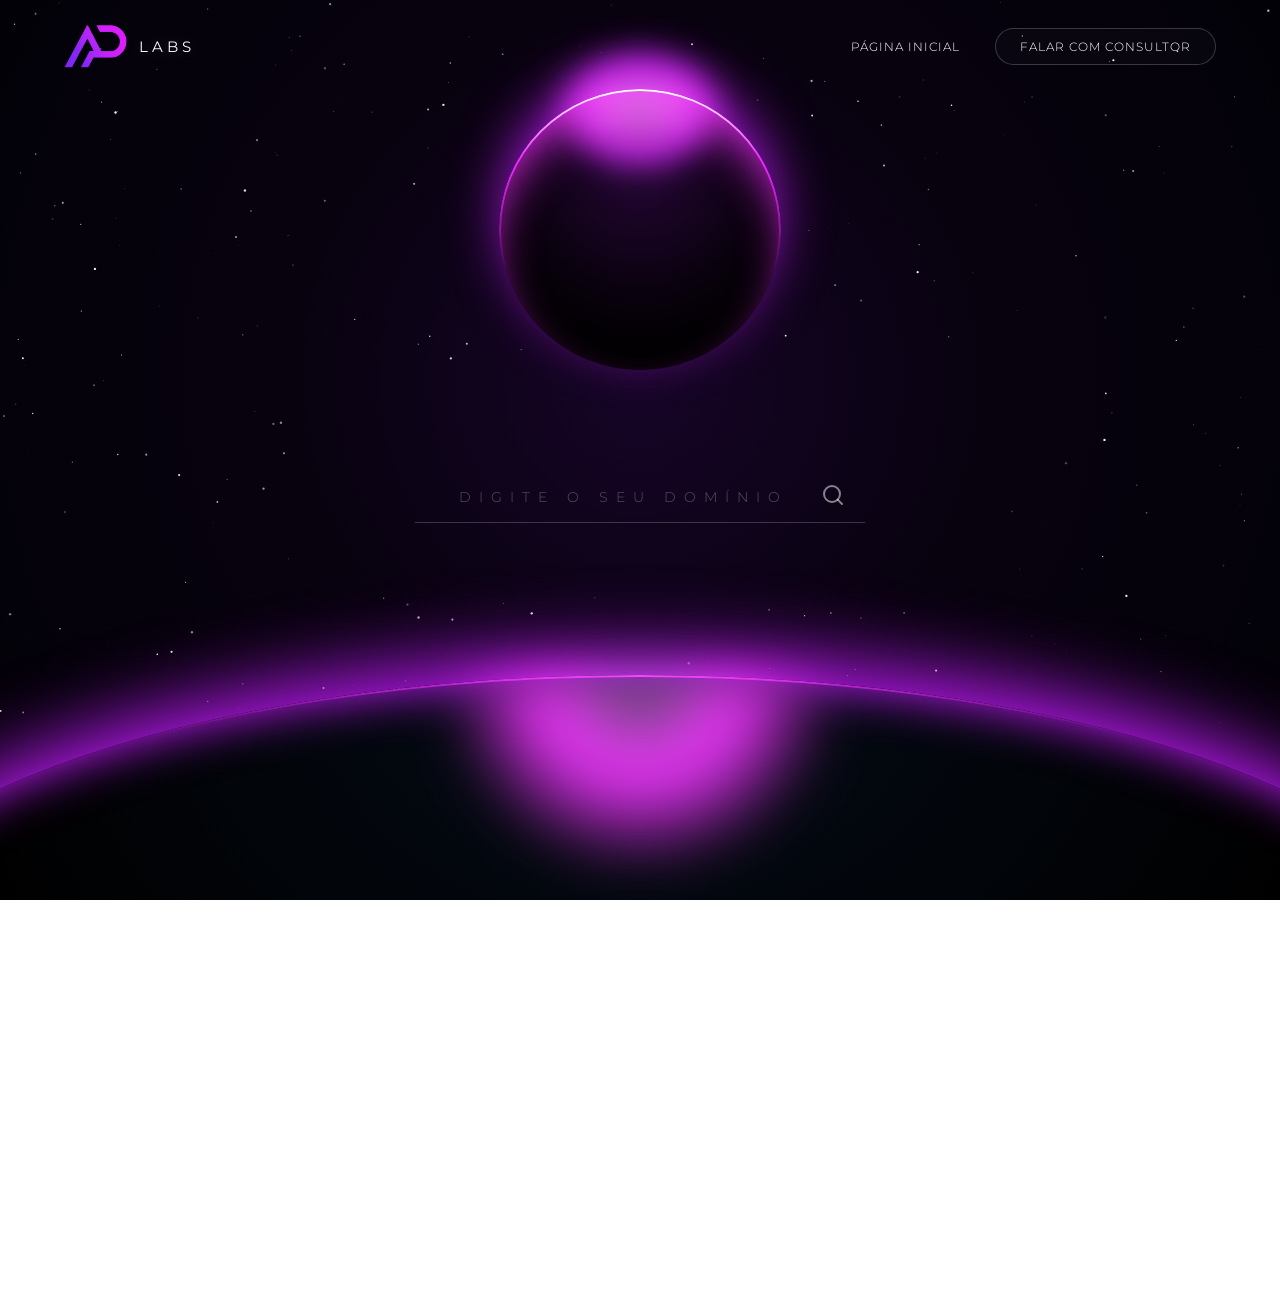
==== dominio.html @ f89c6a08 "Upload Site" ====
<!doctype html>
<html lang="pt-br">

<head>
    <meta charset="UTF-8">
    <meta name="viewport"
        content="width=device-width,initial-scale=1,maximum-scale=1,user-scalable=no,viewport-fit=cover">
    <title>Planeta | AP Labs</title>
    <link href="https://fonts.googleapis.com/css2?family=Montserrat:wght@200;300;400;600&display=swap" rel="stylesheet">
    <link rel="stylesheet" href="dominio.css">
</head>

<body class="status-default"><canvas id="stars-canvas"></canvas>
    <header>
        <nav class="navbar">
            <div class="logo"><img src="logo.png" alt="AP Labs"><span class="logo-labs">LABS</span></div>
            <div class="nav-links"><a href="index.html">PÁGINA INICIAL</a><a href="https://wa.me/SEUNUMERO"
                    class="btn-glow">Falar com Consultor</a></div>
        </nav>
    </header>
    <main class="space-container">
        <div class="planet">
            <div class="planet-glow"></div>
        </div>
        <div class="search-wrapper">
            <div class="input-container"><input id="domain-input" placeholder="DIGITE O SEU DOMÍNIO" autocomplete="off"
                    spellcheck="false"><button id="search-btn" aria-label="Consultar domínio"><svg width="24"
                        height="24" viewBox="0 0 24 24" fill="none" stroke="currentColor" stroke-width="2"
                        stroke-linecap="round" stroke-linejoin="round">
                        <circle cx="11" cy="11" r="8" />
                        <path d="m21 21-4.35-4.35" />
                    </svg></button></div>
            <div id="result-message" class="result-message"></div>
        </div>
        <div class="horizon">
            <div class="horizon-glow"></div>
        </div>
    </main>
    <script src="dominio.js"></script>
</body>

</html>
---- dominio.css ----
@property --hlx {
  syntax: "<percentage>";
  inherits: true;
  initial-value: 50%;
}

@property --hgx {
  syntax: "<percentage>";
  inherits: true;
  initial-value: 50%;
}

:root {
  --e: cubic-bezier(0.22, 0.78, 0.28, 1);
  --brand: #c51cff;
  --brand2: #f02cff;
  --green: #00ff88;
  --green2: #aaffd5;
  --red: #ff3366;
  --red2: #ffb3c6;

  /* ESTADO PADRÃO: Luz vindo do topo/centro */
  --glow: var(--brand);
  --light: var(--brand2);
  --sky1: #160527;
  --sky2: #08020f;
  --sky3: #010106;
  --planet-bg: #270738;
  --plx: 50%;
  --ply: 0%;
  --pgx: 50%;
  --pgy: -20px;
  --rim: to bottom;

  /* Efeito 3D da Esfera Padrão */
  --hx: 0px;
  /* Posição X da Luz */
  --hy: 25px;
  /* Posição Y da Luz */
  --sx: 0px;
  /* Posição X da Sombra */
  --sy: -60px;
  /* Posição Y da Sombra */

  --hlx: 50%;
  --hgx: 50%;
}

body.status-success {
  /* SUCESSO: Luz vindo forte da DIREITA */
  --glow: var(--green);
  --light: var(--green2);
  --sky1: #031f15;
  --sky2: #01100b;
  --sky3: #010604;
  --planet-bg: #042e1d;

  --plx: 85%;
  --ply: 25%;
  --pgx: 85%;
  --pgy: 25%;
  --rim: 230deg;

  /* O reflexo claro vai para a direita, a sombra profunda vai para a esquerda */
  --hx: -55px;
  --hy: 10px;
  --sx: 90px;
  --sy: -30px;

  --hlx: 75%;
  --hgx: 75%;
}

body.status-error {
  /* ERRO: Luz vindo forte da ESQUERDA */
  --glow: var(--red);
  --light: var(--red2);
  --sky1: #26020c;
  --sky2: #120106;
  --sky3: #070103;
  --planet-bg: #380410;

  --plx: 15%;
  --ply: 25%;
  --pgx: 15%;
  --pgy: 25%;
  --rim: 130deg;

  /* O reflexo claro vai para a esquerda, a sombra profunda vai para a direita */
  --hx: 55px;
  --hy: 10px;
  --sx: -90px;
  --sy: -30px;

  --hlx: 25%;
  --hgx: 25%;
}

* {
  box-sizing: border-box;
  -webkit-tap-highlight-color: transparent;
}

html,
body {
  position: fixed;
  inset: 0;
  width: 100%;
  height: 100%;
  margin: 0;
  padding: 0;
  overflow: hidden;
}

body {
  display: flex;
  flex-direction: column;
  color: #fff;
  font-family: Montserrat, Arial, sans-serif;
  background: radial-gradient(circle at 50% 42%,
      var(--sky1),
      var(--sky2) 42%,
      var(--sky3));
  transition: background 1.2s var(--e);
}

#stars-canvas {
  position: fixed;
  inset: 0;
  width: 100vw;
  height: 100vh;
  z-index: 0;
  pointer-events: none;
}

.navbar {
  position: fixed;
  z-index: 1000;
  display: flex;
  align-items: center;
  justify-content: space-between;
  width: 100%;
  padding: 1.5rem 5%;
  background: transparent;
}

.logo,
.nav-links {
  position: relative;
  z-index: 10;
  display: flex;
  align-items: center;
}

.logo {
  gap: 12px;
  font-weight: 600;
  font-size: 1.2rem;
  letter-spacing: 2px;
}

.logo img {
  max-height: 45px;
  width: auto;
  object-fit: contain;
  pointer-events: none;
  user-select: none;
  -webkit-user-drag: none;
}

.logo-labs {
  color: #fff;
  font-size: 0.92rem;
  font-weight: 400;
  line-height: 1;
  letter-spacing: 4px;
  text-shadow: 0 0 16px rgba(255, 255, 255, 0.28);
  transform: translateY(1px);
}

.nav-links a {
  margin-left: 2.2rem;
  color: #fff;
  font-size: 0.75rem;
  font-weight: 300;
  letter-spacing: 1px;
  text-decoration: none;
  text-transform: uppercase;
  transition:
    color 0.3s,
    background 0.3s,
    transform 0.3s;
}

.nav-links a:hover {
  color: var(--light);
}

.btn-glow {
  padding: 0.6rem 1.5rem !important;
  border: 1px solid rgba(255, 255, 255, 0.2);
  border-radius: 50px;
  background: rgba(255, 255, 255, 0.02);
}

.btn-glow:hover {
  background: rgba(255, 255, 255, 0.1) !important;
}

.space-container {
  position: relative;
  z-index: 1;
  display: flex;
  flex: 1;
  align-items: center;
  justify-content: center;
  width: 100%;
}

.planet {
  --tr: none;
  position: absolute;
  top: 10%;
  width: 280px;
  aspect-ratio: 1;
  border-radius: 50%;
  isolation: isolate;
  transform: var(--tr);
  background: var(--planet-bg);
  /* As sombras foram intensificadas para criar alto contraste entre luz e escuridão */
  box-shadow:
    inset var(--hx) var(--hy) 50px -15px var(--light),
    inset var(--sx) var(--sy) 120px 40px #000000,
    0 -20px 60px -10px var(--glow);
  transition:
    background 1.2s var(--e),
    box-shadow 1.2s var(--e),
    transform 0.9s var(--e);
}

.planet.spin {
  animation: spin-f 0.9s cubic-bezier(0.2, 0.85, 0.18, 1);
}

.status-error .planet.spin {
  animation-name: spin-b;
}

.planet:before,
.planet:after,
.planet-glow {
  position: absolute;
  pointer-events: none;
}

.planet:before {
  content: "";
  z-index: 2;
  inset: -1px;
  padding: 2px;
  border-radius: 50%;
  background: linear-gradient(var(--rim),
      #fff,
      var(--light) 25%,
      transparent 65%);
  -webkit-mask:
    linear-gradient(#fff 0 0) content-box,
    linear-gradient(#fff 0 0);
  -webkit-mask-composite: destination-out;
  mask-composite: exclude;
  transition: background 1.1s var(--e);
}

.planet:after {
  content: "";
  z-index: 1;
  left: var(--plx);
  top: var(--ply);
  width: 60%;
  height: 48%;
  border-radius: 50%;
  background: radial-gradient(ellipse at center,
      rgba(255, 255, 255, 0.16),
      var(--glow) 42%,
      transparent 72%);
  filter: blur(14px);
  mix-blend-mode: screen;
  opacity: 0.8;
  transform: translate(-50%, -35%);
  transition:
    left 1.1s var(--e),
    top 1.1s var(--e),
    background 1.1s var(--e);
}

.planet-glow {
  z-index: 3;
  top: var(--pgy);
  left: var(--pgx);
  width: 160px;
  height: 80px;
  border-radius: 50%;
  background: radial-gradient(ellipse at center,
      rgba(255, 255, 255, 0.34),
      var(--light) 40%,
      transparent 70%);
  filter: blur(20px);
  mix-blend-mode: screen;
  transform: translateX(-50%);
  transition:
    left 1.1s var(--e),
    top 1.1s var(--e),
    background 1.1s var(--e);
}

.horizon {
  position: absolute;
  bottom: -45vh;
  left: 50%;
  width: 130vw;
  height: 70vh;
  border-radius: 50%;
  background: #000 radial-gradient(ellipse at top, #040c17, #000 60%);
  box-shadow:
    0 -30px 80px -15px var(--glow),
    inset 0 20px 50px -20px var(--glow);
  transform: translateX(-50%);
  transition: box-shadow 1.2s var(--e);
}

.horizon:before {
  content: "";
  position: absolute;
  inset: 0;
  padding-top: 2px;
  border-radius: 50%;
  background: linear-gradient(to right,
      transparent calc(var(--hlx) - 30%),
      var(--light) var(--hlx),
      transparent calc(var(--hlx) + 30%));
  -webkit-mask:
    linear-gradient(#fff 0 0) content-box,
    linear-gradient(#fff 0 0);
  -webkit-mask-composite: destination-out;
  mask-composite: exclude;
  pointer-events: none;
  transition:
    background 1.1s var(--e),
    --hlx 1.1s var(--e);
}

.horizon-glow {
  position: absolute;
  inset: 0;
  border-radius: 50%;
  background: radial-gradient(circle 22vw at var(--hgx) 0%,
      rgba(255, 255, 255, 0.28),
      var(--light) 35%,
      transparent 70%);
  filter: blur(25px);
  mix-blend-mode: screen;
  pointer-events: none;
  transition:
    background 1.1s var(--e),
    --hgx 1.1s var(--e);
}

@keyframes spin-f {
  52% {
    transform: var(--tr) rotate(250deg) scale(1.01);
  }

  to {
    transform: var(--tr) rotate(360deg);
  }
}

@keyframes spin-b {
  52% {
    transform: var(--tr) rotate(-250deg) scale(1.01);
  }

  to {
    transform: var(--tr) rotate(-360deg);
  }
}

.search-wrapper {
  position: absolute;
  top: 52%;
  z-index: 10;
  display: flex;
  flex-direction: column;
  align-items: center;
  width: 100%;
}

.input-container {
  display: flex;
  align-items: center;
  width: 90%;
  max-width: 450px;
  padding: 10px 15px;
  border-bottom: 1px solid rgba(255, 255, 255, 0.2);
  transition:
    border-color 0.35s,
    box-shadow 0.35s;
}

.input-container:focus-within {
  border-bottom-color: var(--glow);
  box-shadow: 0 15px 20px -15px var(--glow);
}

#domain-input {
  width: 100%;
  border: 0;
  outline: 0;
  background: transparent;
  color: #fff;
  font:
    300 1.1rem Montserrat,
    Arial,
    sans-serif;
  letter-spacing: 6px;
  text-align: center;
  text-shadow: 0 2px 10px rgba(0, 0, 0, 0.9);
  text-transform: uppercase;
}

#domain-input::placeholder {
  color: rgba(255, 255, 255, 0.3);
  font-size: 0.9rem;
  letter-spacing: 8px;
  text-shadow: none;
}

#search-btn {
  display: flex;
  align-items: center;
  justify-content: center;
  padding: 5px;
  border: 0;
  background: transparent;
  color: rgba(255, 255, 255, 0.5);
  cursor: pointer;
  transition:
    color 0.3s,
    transform 0.3s;
}

#search-btn:hover {
  color: var(--light);
  transform: scale(1.1);
}

.result-message {
  margin-top: 30px;
  font-size: 0.95rem;
  font-weight: 300;
  letter-spacing: 2px;
  text-align: center;
  text-shadow: 0 2px 8px rgba(0, 0, 0, 0.8);
  text-transform: uppercase;
  opacity: 0;
  transform: translateY(10px);
  transition:
    opacity 0.5s,
    transform 0.5s,
    text-shadow 0.5s;
}

.result-message.show {
  opacity: 1;
  text-shadow:
    0 0 15px var(--glow),
    0 2px 5px rgba(0, 0, 0, 0.8);
  transform: translateY(0);
}

@media (max-width: 900px) {
  .planet {
    width: 240px;
    top: 14%;
  }

  .search-wrapper {
    top: 55%;
  }

  .horizon {
    width: 150vw;
    height: 50vh;
    bottom: -25vh;
  }
}

@media (max-width: 600px) {
  .navbar {
    padding: 1.5rem 6%;
    gap: 0;
  }

  .logo {
    font-size: 0.95rem;
    letter-spacing: 1px;
  }

  .logo-labs {
    font-size: 0.72rem;
    letter-spacing: 2.5px;
  }

  .nav-links {
    gap: 0;
    flex-wrap: nowrap;
  }

  .nav-links a {
    margin-left: 0;
    font-size: 0.7rem;
  }

  .nav-links .btn-glow {
    display: none;
  }

  .planet {
    top: 140px !important;
    left: 50%;
    width: 170px !important;
    --tr: translateX(-50%);
  }

  body {
    --pgy: -12px;
  }

  .planet-glow {
    top: var(--pgy);
    width: 110px;
    height: 55px;
  }

  .search-wrapper {
    top: 360px !important;
  }

  #domain-input {
    font-size: 16px !important;
    letter-spacing: 2px;
  }

  #domain-input::placeholder {
    font-size: 0.8rem;
    letter-spacing: 3px;
  }

  .horizon {
    width: 250vw;
    height: 38vh;
    bottom: -12vh;
  }

  .horizon-glow {
    top: -18px;
    width: 75vw;
    height: 45px;
  }

  .result-message {
    margin-top: 20px;
    font-size: 0.85rem;
  }
}

@media (max-height: 620px) and (max-width: 600px) {
  .navbar {
    padding: 0.8rem 6%;
  }

  .planet {
    top: 90px !important;
    width: 100px !important;
  }

  body {
    --pgy: -8px;
  }

  .planet-glow {
    top: var(--pgy);
    width: 70px;
    height: 35px;
  }

  .search-wrapper {
    top: 210px !important;
  }

  .result-message {
    margin-top: 12px;
    font-size: 0.8rem;
  }

  .horizon {
    bottom: -28vh;
  }
}
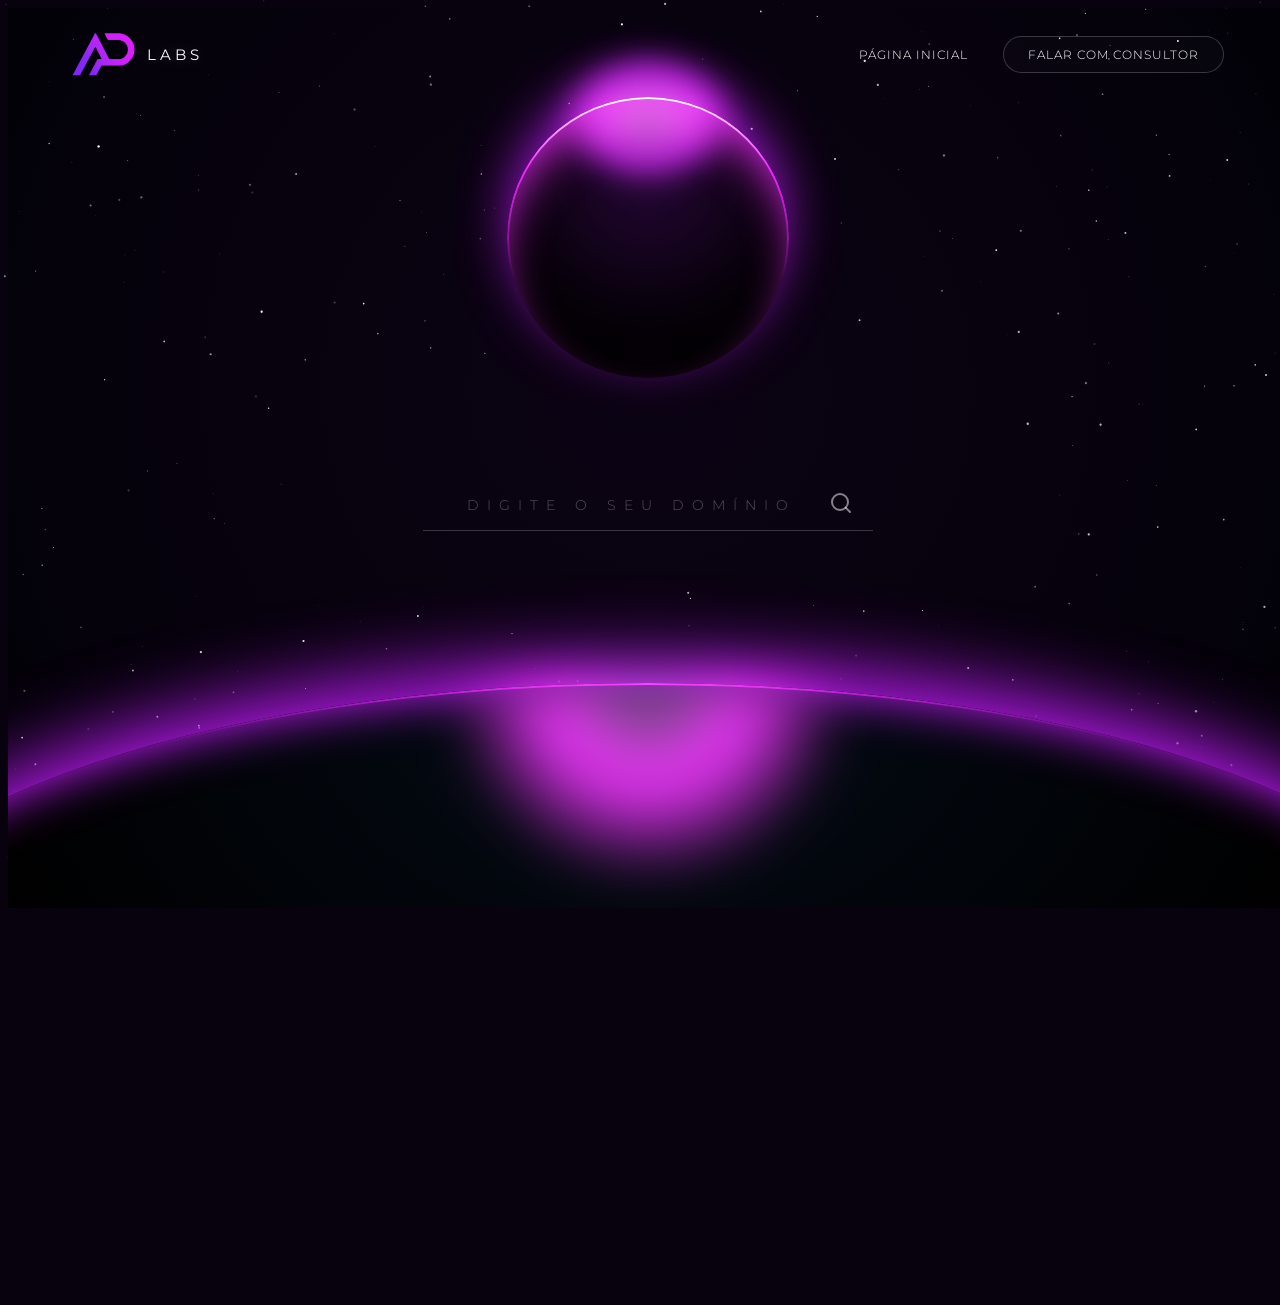
==== commit 8e29c8d8: "Update title in dominio.html" ====
--- a/dominio.html
+++ b/dominio.html
@@ -5,7 +5,7 @@
     <meta charset="UTF-8">
     <meta name="viewport"
         content="width=device-width,initial-scale=1,maximum-scale=1,user-scalable=no,viewport-fit=cover">
-    <title>Planeta | AP Labs</title>
+    <title>AP Labs | Domínio</title>
     <link href="https://fonts.googleapis.com/css2?family=Montserrat:wght@200;300;400;600&display=swap" rel="stylesheet">
     <link rel="stylesheet" href="dominio.css">
 </head>
@@ -39,4 +39,4 @@
     <script src="dominio.js"></script>
 </body>
 
-</html>+</html>
--- a/dominio.css
+++ b/dominio.css
@@ -1,3 +1,19 @@
+html, body {
+  /* 1. FALLBACKS DE SEGURANÇA PARA O IPHONE */
+  background-color: #08020f !important; /* Força o fundo escuro mesmo que o gradiente falhe */
+  color: #ffffff; /* Força o texto a ficar branco */
+  
+  /* 2. TRAVAS DE LAYOUT (que fizemos antes) */
+  overflow-x: hidden !important; 
+  width: 100%;
+  max-width: 100vw;
+  min-height: 100vh;
+  position: relative;
+  
+  /* 3. AQUI VAI O SEU BACKGROUND COMPLEXO (Mantenha o que você já tinha) */
+  /* background: radial-gradient(...) etc */
+}
+
 @property --hlx {
   syntax: "<percentage>";
   inherits: true;
@@ -22,7 +38,7 @@
   /* ESTADO PADRÃO: Luz vindo do topo/centro */
   --glow: var(--brand);
   --light: var(--brand2);
-  --sky1: #160527;
+  --sky1: #0b0313;
   --sky2: #08020f;
   --sky3: #010106;
   --planet-bg: #270738;
@@ -99,17 +115,6 @@
 * {
   box-sizing: border-box;
   -webkit-tap-highlight-color: transparent;
-}
-
-html,
-body {
-  position: fixed;
-  inset: 0;
-  width: 100%;
-  height: 100%;
-  margin: 0;
-  padding: 0;
-  overflow: hidden;
 }
 
 body {
@@ -495,7 +500,22 @@
   }
 }
 
+
+@keyframes spin-f-mobile {
+  0% { transform: translateX(-50%) rotate(0deg) scale(1); }
+  52% { transform: translateX(-50%) rotate(250deg) scale(1.01); }
+  100% { transform: translateX(-50%) rotate(360deg) scale(1); }
+}
+
+@keyframes spin-b-mobile {
+  0% { transform: translateX(-50%) rotate(0deg) scale(1); }
+  52% { transform: translateX(-50%) rotate(-250deg) scale(1.01); }
+  100% { transform: translateX(-50%) rotate(-360deg) scale(1); }
+}
+
+
 @media (max-width: 600px) {
+  
   .navbar {
     padding: 1.5rem 6%;
     gap: 0;
@@ -527,9 +547,9 @@
 
   .planet {
     top: 140px !important;
-    left: 50%;
+    left: 50% !important;
     width: 170px !important;
-    --tr: translateX(-50%);
+    transform: translateX(-50%) !important;
   }
 
   body {
@@ -606,4 +626,4 @@
   .horizon {
     bottom: -28vh;
   }
-}+}
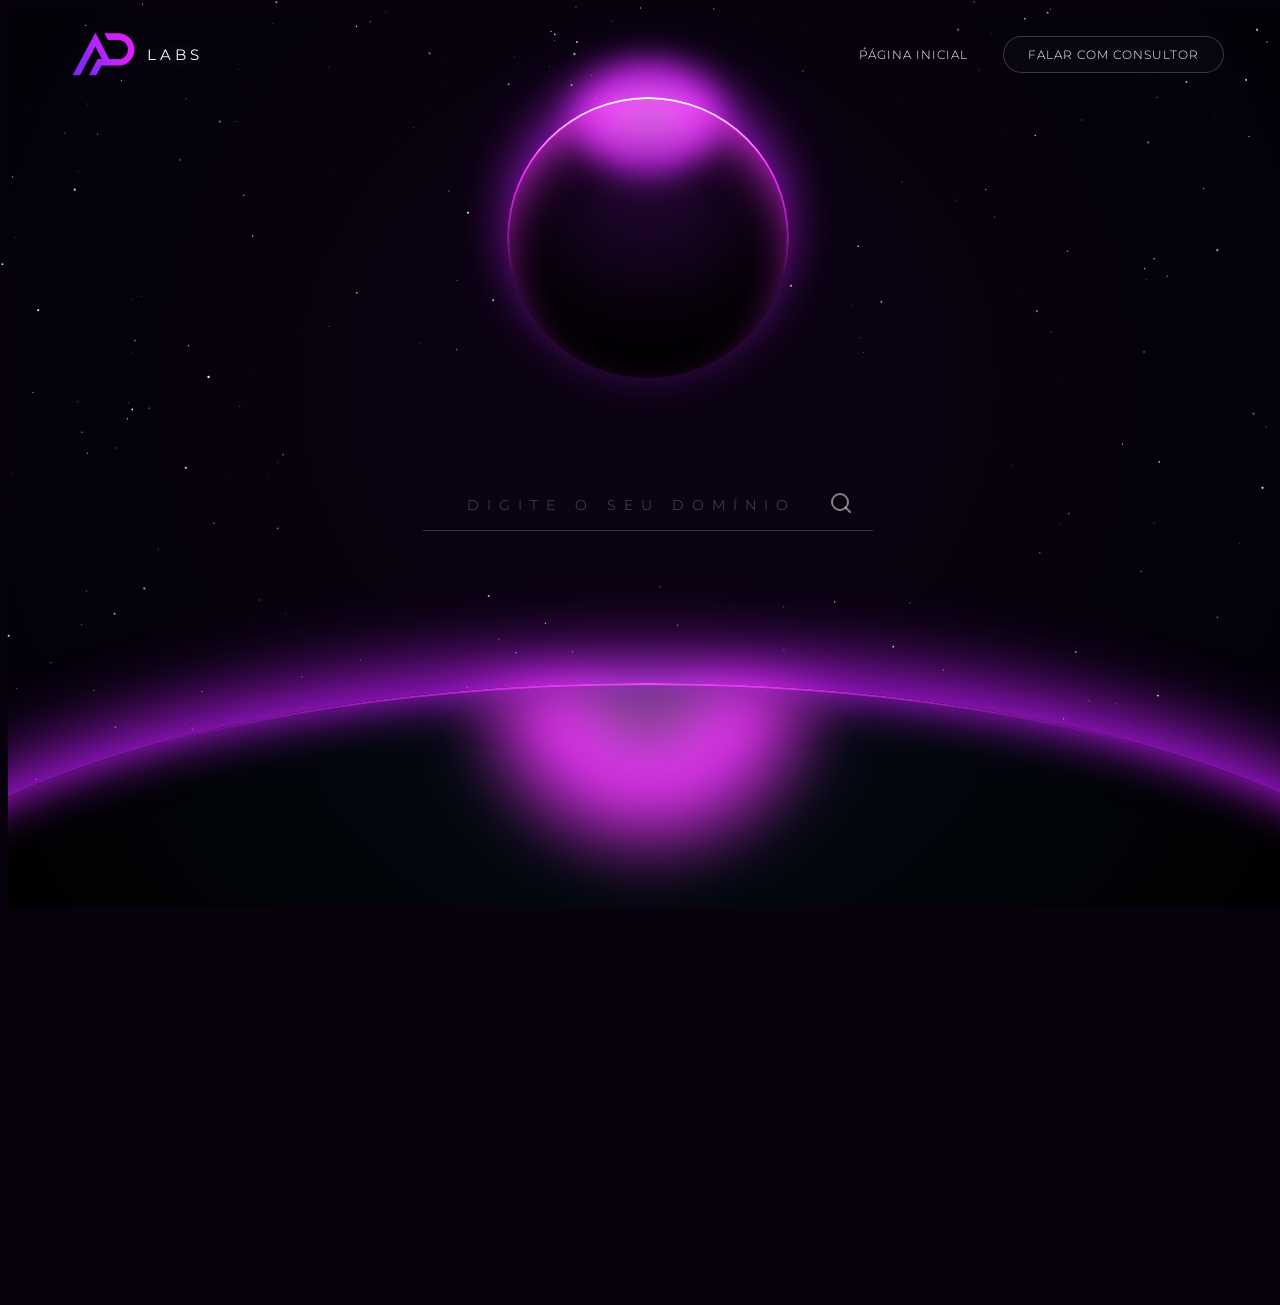
==== commit c969186f: "Add favicon link to dominio.html" ====
--- a/dominio.html
+++ b/dominio.html
@@ -6,6 +6,7 @@
     <meta name="viewport"
         content="width=device-width,initial-scale=1,maximum-scale=1,user-scalable=no,viewport-fit=cover">
     <title>AP Labs | Domínio</title>
+    <link rel="icon" type="image/png" href="logo.png">
     <link href="https://fonts.googleapis.com/css2?family=Montserrat:wght@200;300;400;600&display=swap" rel="stylesheet">
     <link rel="stylesheet" href="dominio.css">
 </head>
